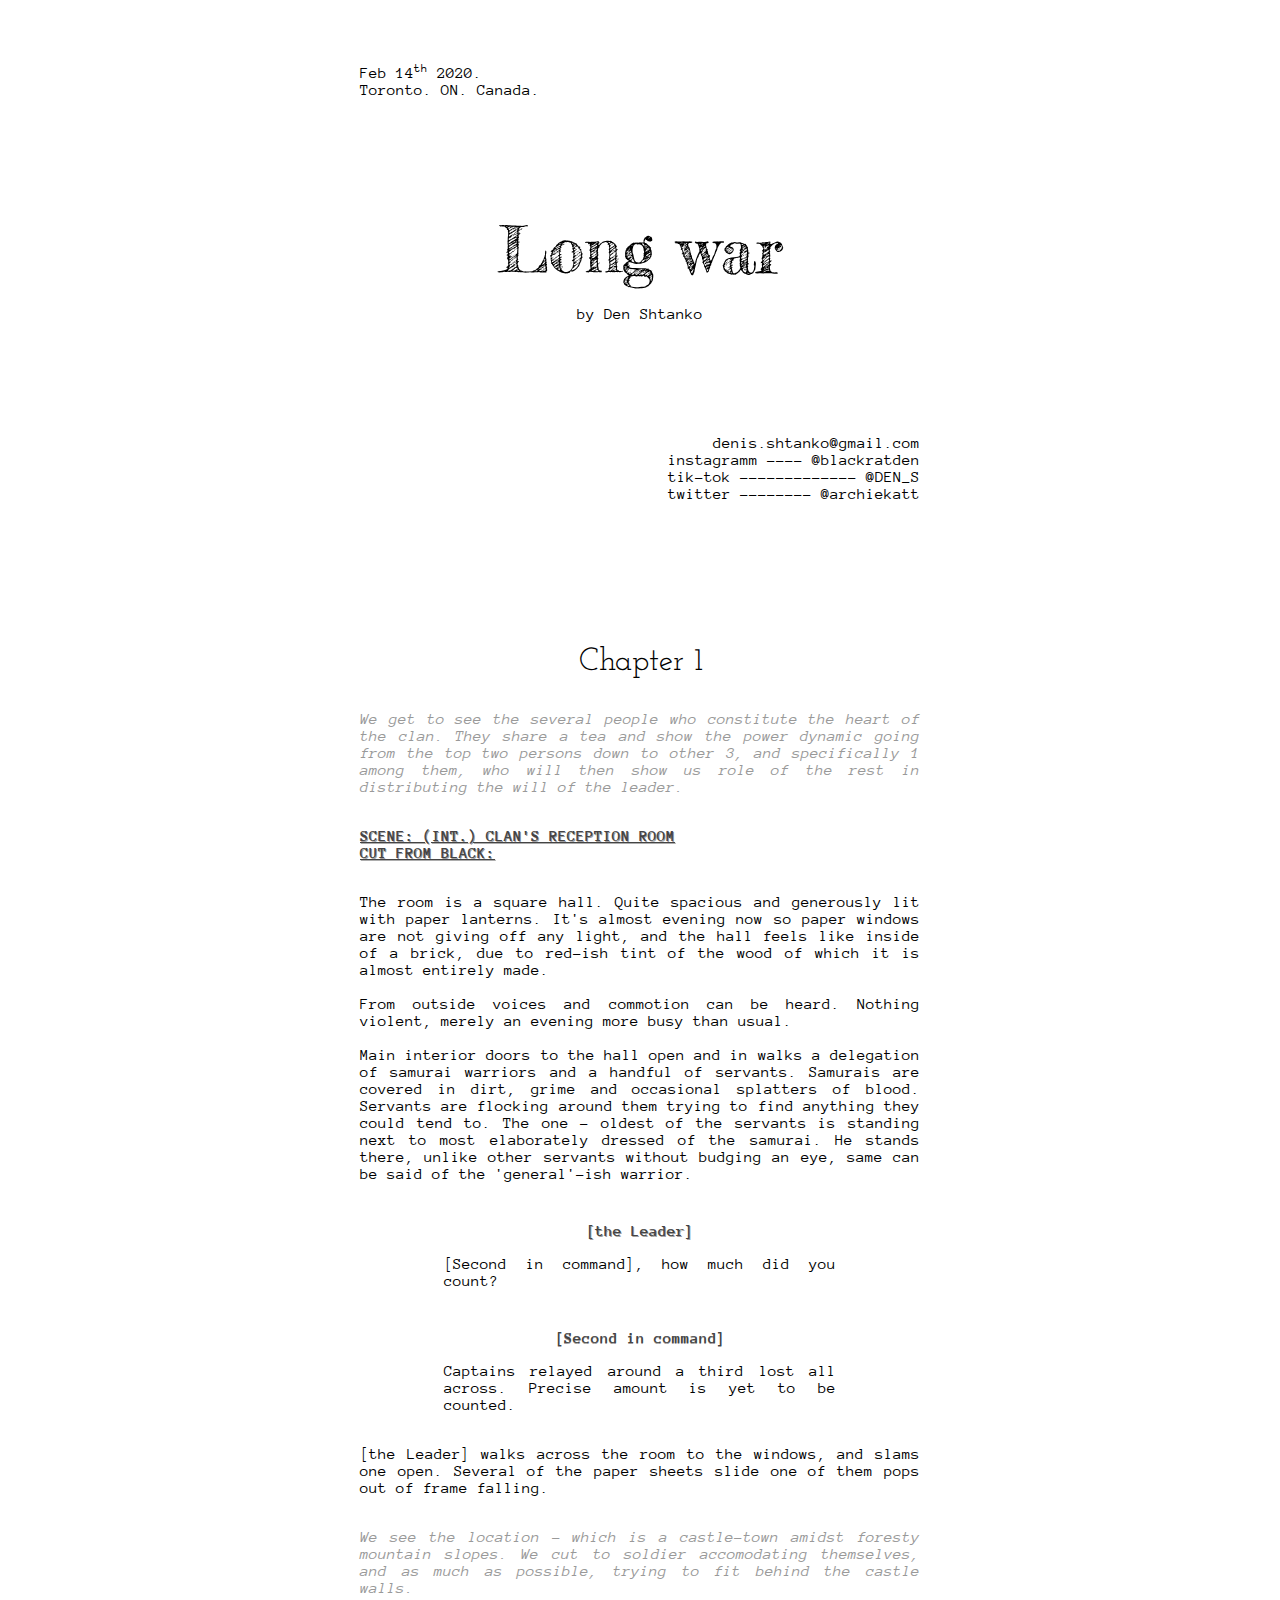
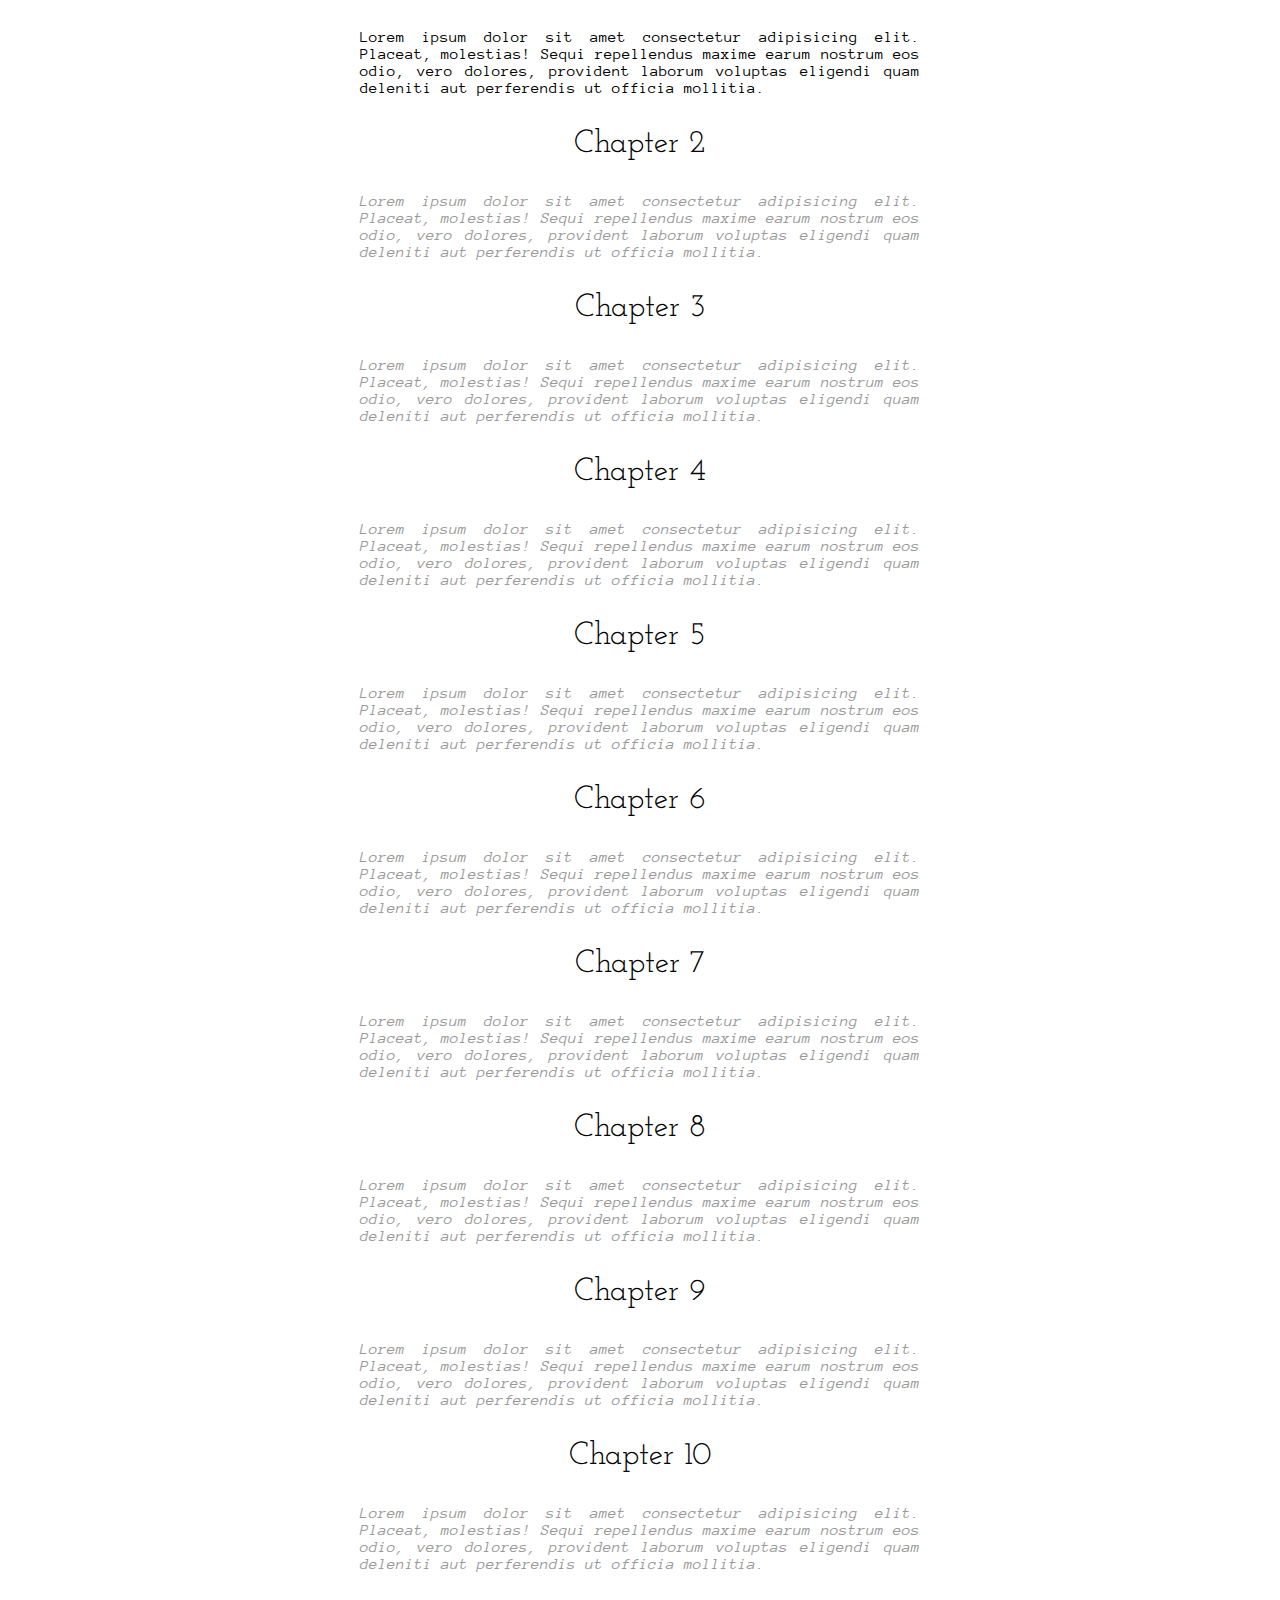
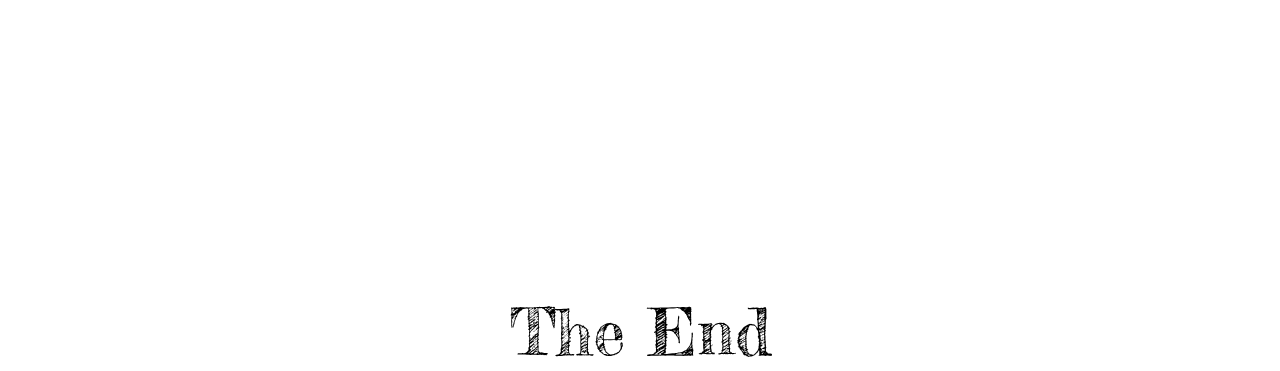
==== index.html @ fa316a2e "initial commit" ====
<!DOCTYPE html>
<html lang="en">
<head>
    <meta charset="UTF-8">
    <meta name="viewport" content="width=device-width, initial-scale=1.0">
    <meta http-equiv="X-UA-Compatible" content="ie=edge">
    <title>Document</title>
    <link rel = "stylesheet" href = "../css/reset.css">
    <link rel = "stylesheet" href = "../css/main.css">
    <link rel = "stylesheet" href = "../css/titlepage.css">
</head>
<body>
    
    <section class = "the-strip">

        <section class = "front-page">
            <article class = "pretitle">
                <ul>
                    <li>Feb 14<sup>th</sup> 2020.</li>
                    <li>Toronto. ON. Canada.</li>
                </ul>
            </article>
            <h1 class = "title">Long war</h1>
            <p class = "author">by Den Shtanko</p>
            <article class = "posttitle">
                <ul>
                    <li>denis.shtanko@gmail.com</li>
                    <li>instagramm ---- @blackratden</li>
                    <li>tik-tok ------------- @DEN_S</li>
                    <li>twitter -------- @archiekatt</li>
                </ul>
            </article>
        </section>



        <div style = "height: 5em;"></div>



        <h2 class = "chapter">Chapter 1</h2>

        <p class = "draft">
            We get to see the several people who constitute the heart of the clan.
            They share a tea and show the power dynamic going from the top two persons
            down to other 3, and specifically 1 among them, who will then show us role
            of the rest in distributing the will of the leader.
        </p>

        <h3 class = "scene-name">SCENE: (INT.) CLAN'S RECEPTION ROOM</h3>
        <p class = "transin">CUT FROM BLACK:</p>
        <p class = "scene">
            The room is a square hall. Quite spacious and generously lit with paper lanterns.
            It's almost evening now so paper windows are not giving off any light, 
            and the hall feels like inside of a brick, due to red-ish tint of the wood
            of which it is almost entirely made.<br><br>
            From outside voices and commotion can be heard. Nothing violent, merely an
            evening more busy than usual.<br><br>
            Main interior doors to the hall open and in walks a delegation of samurai warriors and
            a handful of servants. Samurais are covered in dirt, grime and occasional 
            splatters of blood. Servants are flocking around them trying to find anything
            they could tend to. The one - oldest of the servants is standing next to most
            elaborately dressed of the samurai. He stands there, unlike other servants
            without budging an eye, same can be said of the 'general'-ish warrior.
        </p>
        
        <h3 class = "character">[the Leader]</h3>
        <p class = "dialogue">
            [Second in command], how much did you count?
        </p>
        <h3 class = "character">[Second in command]</h3>
        <p class = "dialogue">
            Captains relayed around a third lost all across. Precise amount
            is yet to be counted.
        </p>

        <p class = "scene">
            [the Leader] walks across the room to the windows, and slams one open.
            Several of the paper sheets slide one of them pops out of frame falling.
        </p>

        

        <p class = "draft">We see the location - which is a castle-town amidst foresty
            mountain slopes. We cut to soldier 
            accomodating themselves, and as much as possible, trying to fit behind the 
            castle walls.
        </p>

        <p class = "scene">
            Lorem ipsum dolor sit amet consectetur adipisicing elit. Placeat, molestias! Sequi repellendus maxime earum nostrum eos odio, vero dolores, provident laborum voluptas eligendi quam deleniti aut perferendis ut officia mollitia.
        </p>

        <h2 class = "chapter">Chapter 2</h2>
        <p class = "draft">
            Lorem ipsum dolor sit amet consectetur adipisicing elit. Placeat, molestias! Sequi repellendus maxime earum nostrum eos odio, vero dolores, provident laborum voluptas eligendi quam deleniti aut perferendis ut officia mollitia.
        </p>
        <h2 class = "chapter">Chapter 3</h2>
        <p class = "draft">
            Lorem ipsum dolor sit amet consectetur adipisicing elit. Placeat, molestias! Sequi repellendus maxime earum nostrum eos odio, vero dolores, provident laborum voluptas eligendi quam deleniti aut perferendis ut officia mollitia.
        </p>
        <h2 class = "chapter">Chapter 4</h2>
        <p class = "draft">
            Lorem ipsum dolor sit amet consectetur adipisicing elit. Placeat, molestias! Sequi repellendus maxime earum nostrum eos odio, vero dolores, provident laborum voluptas eligendi quam deleniti aut perferendis ut officia mollitia.
        </p>
        <h2 class = "chapter">Chapter 5</h2>
        <p class = "draft">
            Lorem ipsum dolor sit amet consectetur adipisicing elit. Placeat, molestias! Sequi repellendus maxime earum nostrum eos odio, vero dolores, provident laborum voluptas eligendi quam deleniti aut perferendis ut officia mollitia.
        </p>
        <h2 class = "chapter">Chapter 6</h2>
        <p class = "draft">
            Lorem ipsum dolor sit amet consectetur adipisicing elit. Placeat, molestias! Sequi repellendus maxime earum nostrum eos odio, vero dolores, provident laborum voluptas eligendi quam deleniti aut perferendis ut officia mollitia.
        </p>
        <h2 class = "chapter">Chapter 7</h2>
        <p class = "draft">
            Lorem ipsum dolor sit amet consectetur adipisicing elit. Placeat, molestias! Sequi repellendus maxime earum nostrum eos odio, vero dolores, provident laborum voluptas eligendi quam deleniti aut perferendis ut officia mollitia.
        </p>
        <h2 class = "chapter">Chapter 8</h2>
        <p class = "draft">
            Lorem ipsum dolor sit amet consectetur adipisicing elit. Placeat, molestias! Sequi repellendus maxime earum nostrum eos odio, vero dolores, provident laborum voluptas eligendi quam deleniti aut perferendis ut officia mollitia.
        </p>
        <h2 class = "chapter">Chapter 9</h2>
        <p class = "draft">
            Lorem ipsum dolor sit amet consectetur adipisicing elit. Placeat, molestias! Sequi repellendus maxime earum nostrum eos odio, vero dolores, provident laborum voluptas eligendi quam deleniti aut perferendis ut officia mollitia.
        </p>
        <h2 class = "chapter">Chapter 10</h2>
        <p class = "draft">
            Lorem ipsum dolor sit amet consectetur adipisicing elit. Placeat, molestias! Sequi repellendus maxime earum nostrum eos odio, vero dolores, provident laborum voluptas eligendi quam deleniti aut perferendis ut officia mollitia.
        </p>


        <div style="heigh: 10em"></div>

        <h1 class = "end-credit">The End</h1>

    </section>
    
</body>
</html>
---- css/main.css ----
@import url('https://fonts.googleapis.com/css?family=Anonymous+Pro:400,400i,700,700i&display=swap&subset=cyrillic');
@import url('https://fonts.googleapis.com/css?family=Fredericka+the+Great&display=swap');
@import url('https://fonts.googleapis.com/css?family=Josefin+Slab&display=swap');
@import url('https://fonts.googleapis.com/css?family=Anton&display=swap');

/* font-family: 'Anonymous Pro', monospace; */
/* font-family: 'Fredericka the Great', cursive; */
/* font-family: 'Josefin Slab', serif; */
/* font-family: 'Anton', sans-serif; */

:root {
    --the-strip-width: 35em;
    --font-size-coeficient: 1;
}

img {
    display: block;
    width : var(--the-strip-width);

    max-width: 200%;
    
}

.the-strip {
    box-sizing: content-box;
    margin: 0 auto;
    padding : 0 3em 0 3em;
    width : var(--the-strip-width);
    
}

.scene {

    margin : 2em 0 0 0;
    
    font-family: 'Anonymous Pro', monospace;    
    text-align: justify;
}

.dialogue {
    font-family: 'Anonymous Pro', monospace;
    text-align: justify;
    
    margin : 0 auto;
    width : 70%;
}

.subtext {
    font-family: 'Anonymous Pro', monospace;
    text-align: justify;
    
    margin : 0 auto;
    width : 70%;

    font-size: 0.7em;
    font-style: italic;
}

.character {
    font-family: 'Anonymous Pro', monospace;

    text-align: center;
    font-size: 1em;
    font-weight : 700;
    color : #444444;
    text-shadow: 0.05em 0.05em rgba(4,0,0,0.4);
    margin : 2.5em 0 1em 0;
}

.chapter {
    text-align: center;
    font-family: 'Josefin Slab', serif;
    font-size : 2em;

    margin : 1em 0 1em 0;
}

.scene-name {
    text-align : left;
    font-family: 'Anonymous Pro', monospace;
    font-size : 1em;
    text-decoration: underline;
    font-weight : 700;
    color : #444444;
    text-shadow: 0.05em 0.05em rgba(0,0,0,0.4);
    
}

.transin {
    text-align : left;
    font-family: 'Anonymous Pro', monospace;
    font-size : 1em;
    text-decoration: underline;
    font-weight : 700;
    color : #444444;
    text-shadow: 0.05em 0.05em rgba(0,0,0,0.4);
}

.draft {
    color : #999999;
    margin : 2em 0 2em 0;
    
    font-family: 'Anonymous Pro', monospace;    
    font-style: italic;
    text-align: justify;
}

.sharp-sound-effect {

    height : 1.1em;
    font-family: 'Anton', sans-serif;
    background-color: black;
    -webkit-text-stroke: 0.02em white;
    color: black;
    overflow: hidden;

    text-align: center;

    padding-top: 0.07em;
    line-height: 1.1em;
}







.parallax-picture {
    width : auto;

    /*background-color: rgba(0,0,0,0.4);*/
}

.parallax-layer {
    width : var(--the-strip-width);
    height: inherit;

    background-color: cover;
    background-position: center;
    background-repeat: no-repeat;

    position: absolute;

    background-size: var(--the-strip-width) auto;
}






.parallax-foreground {
    position: absolute;
    background-size: cover;
    overflow: hidden;
    font-family: 'Fredericka the Great';
    color : white;
    text-shadow: black 0.03em 0.03em;
    width : var(--the-strip-width);
}

@media screen and (max-width: 30em) {

    :root {
        --the-strip-width: 25em;
        --font-size-coeficient: 0.5;
    }

    .the-strip {
        font-size : 2em;
        width : 25em;
    }
}
---- css/titlepage.css ----
.pretitle {
    margin : 4em 0 7em 0;
}

.pretitle ul {
    font-family: 'Anonymous Pro', monospace;
}

.posttitle {
    font-family: 'Anonymous Pro', monospace;

    margin : 7em 0 2em 0;
}

.posttitle ul {
    text-align : right;
}

.title {

    text-align: center;
    font-family: 'Fredericka the Great';
    font-weight: 200;
    font-size : 4em;

    margin : 0 0 0 0;
}

.author {
    font-family: 'Anonymous Pro', monospace;
    text-align: center;

    margin : 1em 0 3em; 0;
}


.end-credit {
    margin : 5em 0 5em 0;

    text-align: center;
    font-family: 'Fredericka the Great';
    font-weight: 200;
    font-size : 4em;
}
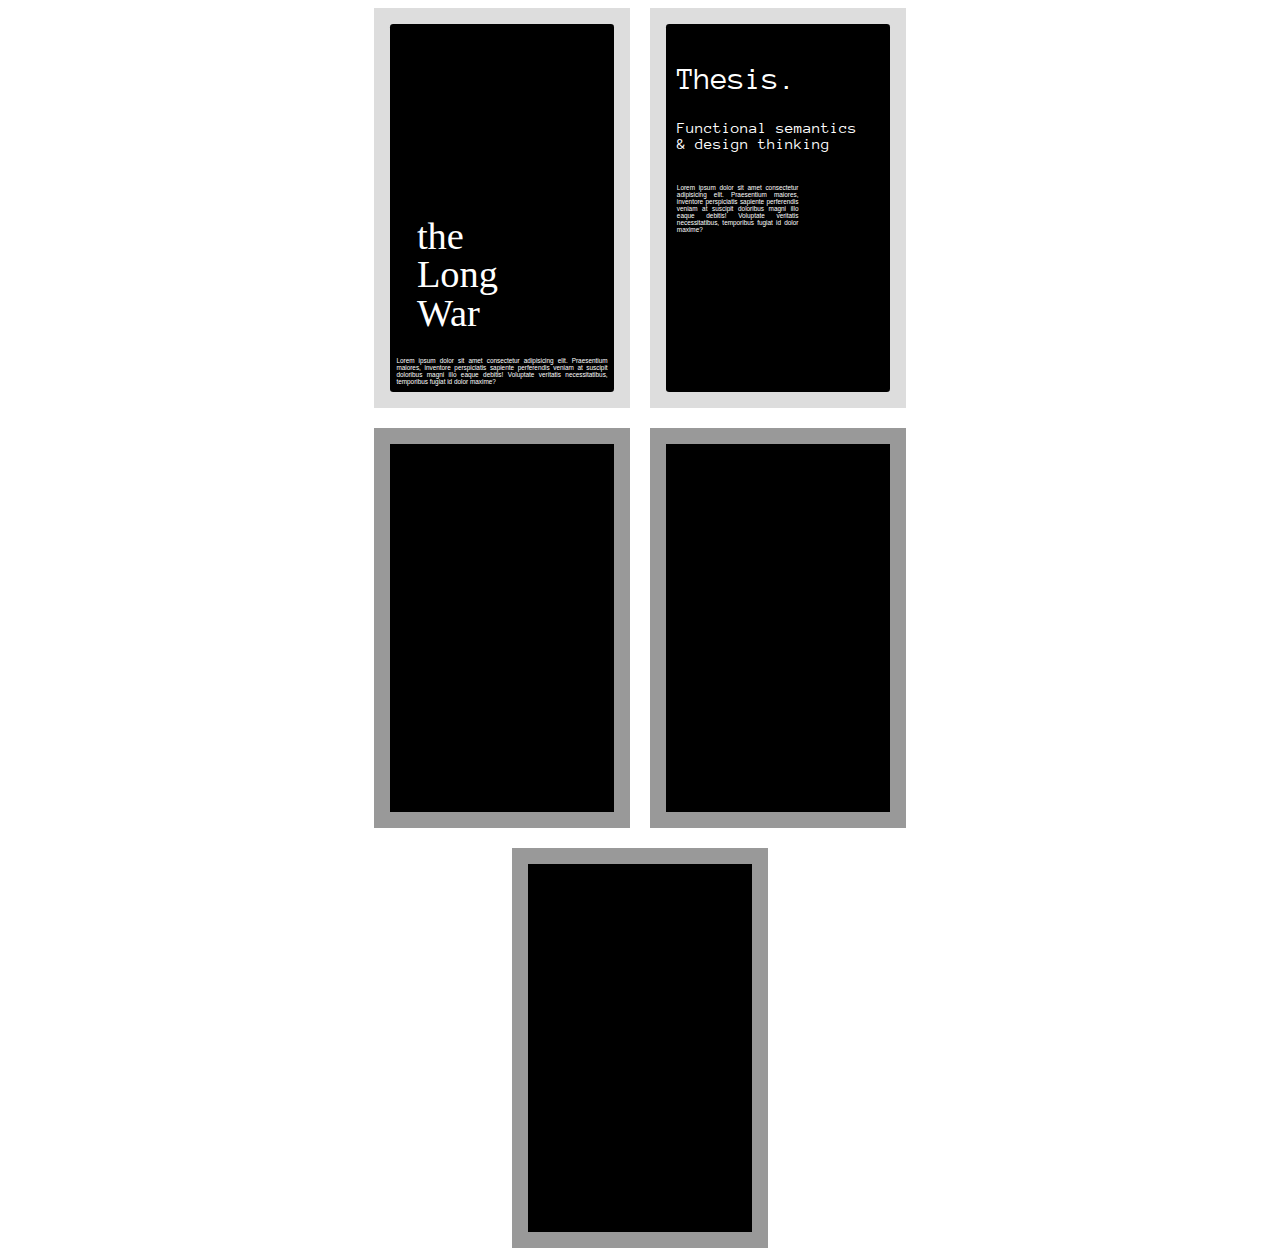
==== commit 09922b22: "switchup of index page" ====
--- a/index.html
+++ b/index.html
@@ -3,137 +3,63 @@
 <head>
     <meta charset="UTF-8">
     <meta name="viewport" content="width=device-width, initial-scale=1.0">
-    <meta http-equiv="X-UA-Compatible" content="ie=edge">
-    <title>Document</title>
-    <link rel = "stylesheet" href = "../css/reset.css">
-    <link rel = "stylesheet" href = "../css/main.css">
-    <link rel = "stylesheet" href = "../css/titlepage.css">
+    <title>NEURONECROLOG | MAIN</title>
+    <link rel = "stylesheet" href = "css/reset.css">
+    <link rel = "stylesheet" href = "css/main.css">
+    <link rel = "stylesheet" href = "css/posters.css">
 </head>
 <body>
-    
-    <section class = "the-strip">
+    <section class = "the-strip poster-margin">
+        <a href="./long-war/page-1/page-1.html">
+            <div class = "poster-container">
+                <div class = "poster" style="background-color: #dddddd;">
+                    <div class = "poster-image" style="border-radius: 0.2em;">
+                        <h1 class = "poster-title long-war-title" style="margin-top: 4.95em; margin-left: 0.7em;">the</h1>
+                        <h1 class = "poster-title long-war-title" style="margin-top: 5.95em; margin-left: 0.7em;">Long</h1>
+                        <h1 class = "poster-title long-war-title" style="margin-top: 6.95em; margin-left: 0.7em;">War</h1>
+                        <p class = "poster-subtext long-war-subtext" style="margin-top:52em;"> Lorem ipsum dolor sit amet consectetur adipisicing elit. Praesentium maiores, inventore perspiciatis sapiente perferendis veniam at suscipit doloribus magni illo eaque debitis! Voluptate veritatis necessitatibus, temporibus fugiat id dolor maxime?</p>
+                        
+                    </div>
+                </div>
+            </div>
+        </a>
+        <a href="./thesis/thesis.html">
+            <div class = "poster-container">
+                <div class = "poster" style="background-color: #dddddd;">
+                    <div class = "poster-image" style="border-radius: 0.2em;">
+                        <h1 class = "poster-title thesis-title" style="margin-top: 1.2em; margin-left: 0.35em;font-size: 2em;">Thesis.</h1>
+                        <h1 class = "poster-title thesis-title" style="margin-top: 5.95em; margin-left: 0.7em;">Functional semantics</h1>
+                        <h1 class = "poster-title thesis-title" style="margin-top: 6.95em; margin-left: 0.7em;">& design thinking</h1>
+                        <p class = "poster-subtext thesis-subtext" style="margin-top:25em; margin-left: 0.7em;"> Lorem ipsum dolor sit amet consectetur adipisicing elit. Praesentium maiores, inventore perspiciatis sapiente perferendis veniam at suscipit doloribus magni illo eaque debitis! Voluptate veritatis necessitatibus, temporibus fugiat id dolor maxime?</p>
+                        
+                    </div>
+                </div>
+            </div>
+        </a>
+        <div class = "poster-container">
+            <div class = "poster">
+                <div class = "poster-image">
+                    
+                </div>
+            </div>
+        </div>
+        <div class = "poster-container">
+            <div class = "poster">
+                <div class = "poster-image">
+                    
+                </div>
+            </div>
+        </div>
+        <div class = "poster-container">
+            <div class = "poster">
+                <div class = "poster-image">
+                    
+                </div>
+            </div>
+        </div>
+       
+    </section>
 
-        <section class = "front-page">
-            <article class = "pretitle">
-                <ul>
-                    <li>Feb 14<sup>th</sup> 2020.</li>
-                    <li>Toronto. ON. Canada.</li>
-                </ul>
-            </article>
-            <h1 class = "title">Long war</h1>
-            <p class = "author">by Den Shtanko</p>
-            <article class = "posttitle">
-                <ul>
-                    <li>denis.shtanko@gmail.com</li>
-                    <li>instagramm ---- @blackratden</li>
-                    <li>tik-tok ------------- @DEN_S</li>
-                    <li>twitter -------- @archiekatt</li>
-                </ul>
-            </article>
-        </section>
-
-
-
-        <div style = "height: 5em;"></div>
-
-
-
-        <h2 class = "chapter">Chapter 1</h2>
-
-        <p class = "draft">
-            We get to see the several people who constitute the heart of the clan.
-            They share a tea and show the power dynamic going from the top two persons
-            down to other 3, and specifically 1 among them, who will then show us role
-            of the rest in distributing the will of the leader.
-        </p>
-
-        <h3 class = "scene-name">SCENE: (INT.) CLAN'S RECEPTION ROOM</h3>
-        <p class = "transin">CUT FROM BLACK:</p>
-        <p class = "scene">
-            The room is a square hall. Quite spacious and generously lit with paper lanterns.
-            It's almost evening now so paper windows are not giving off any light, 
-            and the hall feels like inside of a brick, due to red-ish tint of the wood
-            of which it is almost entirely made.<br><br>
-            From outside voices and commotion can be heard. Nothing violent, merely an
-            evening more busy than usual.<br><br>
-            Main interior doors to the hall open and in walks a delegation of samurai warriors and
-            a handful of servants. Samurais are covered in dirt, grime and occasional 
-            splatters of blood. Servants are flocking around them trying to find anything
-            they could tend to. The one - oldest of the servants is standing next to most
-            elaborately dressed of the samurai. He stands there, unlike other servants
-            without budging an eye, same can be said of the 'general'-ish warrior.
-        </p>
-        
-        <h3 class = "character">[the Leader]</h3>
-        <p class = "dialogue">
-            [Second in command], how much did you count?
-        </p>
-        <h3 class = "character">[Second in command]</h3>
-        <p class = "dialogue">
-            Captains relayed around a third lost all across. Precise amount
-            is yet to be counted.
-        </p>
-
-        <p class = "scene">
-            [the Leader] walks across the room to the windows, and slams one open.
-            Several of the paper sheets slide one of them pops out of frame falling.
-        </p>
-
-        
-
-        <p class = "draft">We see the location - which is a castle-town amidst foresty
-            mountain slopes. We cut to soldier 
-            accomodating themselves, and as much as possible, trying to fit behind the 
-            castle walls.
-        </p>
-
-        <p class = "scene">
-            Lorem ipsum dolor sit amet consectetur adipisicing elit. Placeat, molestias! Sequi repellendus maxime earum nostrum eos odio, vero dolores, provident laborum voluptas eligendi quam deleniti aut perferendis ut officia mollitia.
-        </p>
-
-        <h2 class = "chapter">Chapter 2</h2>
-        <p class = "draft">
-            Lorem ipsum dolor sit amet consectetur adipisicing elit. Placeat, molestias! Sequi repellendus maxime earum nostrum eos odio, vero dolores, provident laborum voluptas eligendi quam deleniti aut perferendis ut officia mollitia.
-        </p>
-        <h2 class = "chapter">Chapter 3</h2>
-        <p class = "draft">
-            Lorem ipsum dolor sit amet consectetur adipisicing elit. Placeat, molestias! Sequi repellendus maxime earum nostrum eos odio, vero dolores, provident laborum voluptas eligendi quam deleniti aut perferendis ut officia mollitia.
-        </p>
-        <h2 class = "chapter">Chapter 4</h2>
-        <p class = "draft">
-            Lorem ipsum dolor sit amet consectetur adipisicing elit. Placeat, molestias! Sequi repellendus maxime earum nostrum eos odio, vero dolores, provident laborum voluptas eligendi quam deleniti aut perferendis ut officia mollitia.
-        </p>
-        <h2 class = "chapter">Chapter 5</h2>
-        <p class = "draft">
-            Lorem ipsum dolor sit amet consectetur adipisicing elit. Placeat, molestias! Sequi repellendus maxime earum nostrum eos odio, vero dolores, provident laborum voluptas eligendi quam deleniti aut perferendis ut officia mollitia.
-        </p>
-        <h2 class = "chapter">Chapter 6</h2>
-        <p class = "draft">
-            Lorem ipsum dolor sit amet consectetur adipisicing elit. Placeat, molestias! Sequi repellendus maxime earum nostrum eos odio, vero dolores, provident laborum voluptas eligendi quam deleniti aut perferendis ut officia mollitia.
-        </p>
-        <h2 class = "chapter">Chapter 7</h2>
-        <p class = "draft">
-            Lorem ipsum dolor sit amet consectetur adipisicing elit. Placeat, molestias! Sequi repellendus maxime earum nostrum eos odio, vero dolores, provident laborum voluptas eligendi quam deleniti aut perferendis ut officia mollitia.
-        </p>
-        <h2 class = "chapter">Chapter 8</h2>
-        <p class = "draft">
-            Lorem ipsum dolor sit amet consectetur adipisicing elit. Placeat, molestias! Sequi repellendus maxime earum nostrum eos odio, vero dolores, provident laborum voluptas eligendi quam deleniti aut perferendis ut officia mollitia.
-        </p>
-        <h2 class = "chapter">Chapter 9</h2>
-        <p class = "draft">
-            Lorem ipsum dolor sit amet consectetur adipisicing elit. Placeat, molestias! Sequi repellendus maxime earum nostrum eos odio, vero dolores, provident laborum voluptas eligendi quam deleniti aut perferendis ut officia mollitia.
-        </p>
-        <h2 class = "chapter">Chapter 10</h2>
-        <p class = "draft">
-            Lorem ipsum dolor sit amet consectetur adipisicing elit. Placeat, molestias! Sequi repellendus maxime earum nostrum eos odio, vero dolores, provident laborum voluptas eligendi quam deleniti aut perferendis ut officia mollitia.
-        </p>
-
-
-        <div style="heigh: 10em"></div>
-
-        <h1 class = "end-credit">The End</h1>
-
-    </section>
-    
+    <script src = "js/parallax.js"></script>
 </body>
 </html>--- a/css/posters.css
+++ b/css/posters.css
@@ -0,0 +1,77 @@
+:root {
+    --poster-image-width: 14em;
+    --poster-subtext-font-size-proportion: 0.4;
+}
+
+.the-strip a {
+    text-decoration: none;
+}
+
+.poster-margin {
+    margin: 0 auto;
+    text-align: center;
+}
+
+.poster-container {
+    display: inline-block;
+    width: 17em;
+    height : 26em;
+
+    overflow: hidden;
+}
+
+.poster {
+
+    margin: 0.5em 0 0 0.5em;
+
+    background-color: #999999;
+    
+    width: 16em;    
+    height: 25em;
+
+    overflow: hidden;
+}
+
+.poster-image {
+    
+    margin: 1em 0 0 1em;
+
+    height: 23em;
+    width: 14em;
+    background-color: black;
+
+    overflow: hidden;
+}
+
+.poster-title {
+    position : absolute;
+}
+
+.poster-subtext {
+
+    position: absolute;
+
+    width : calc(var(--poster-image-width) / var(--poster-subtext-font-size-proportion));
+
+    box-sizing: border-box;
+    padding : 0 1em 0 1em;
+
+    font-size: calc(var(--poster-subtext-font-size-proportion) * 1em);
+    color: white;
+    font-family: sans-serif;
+    text-align: justify;
+}
+
+.long-war-title {
+    color : white;
+    font-size : 2.4em;
+}
+
+.thesis-title {
+    color: white;
+    font-family: Anonymous Pro, cursive;
+}
+
+.thesis-subtext {
+    width : 21em;
+}